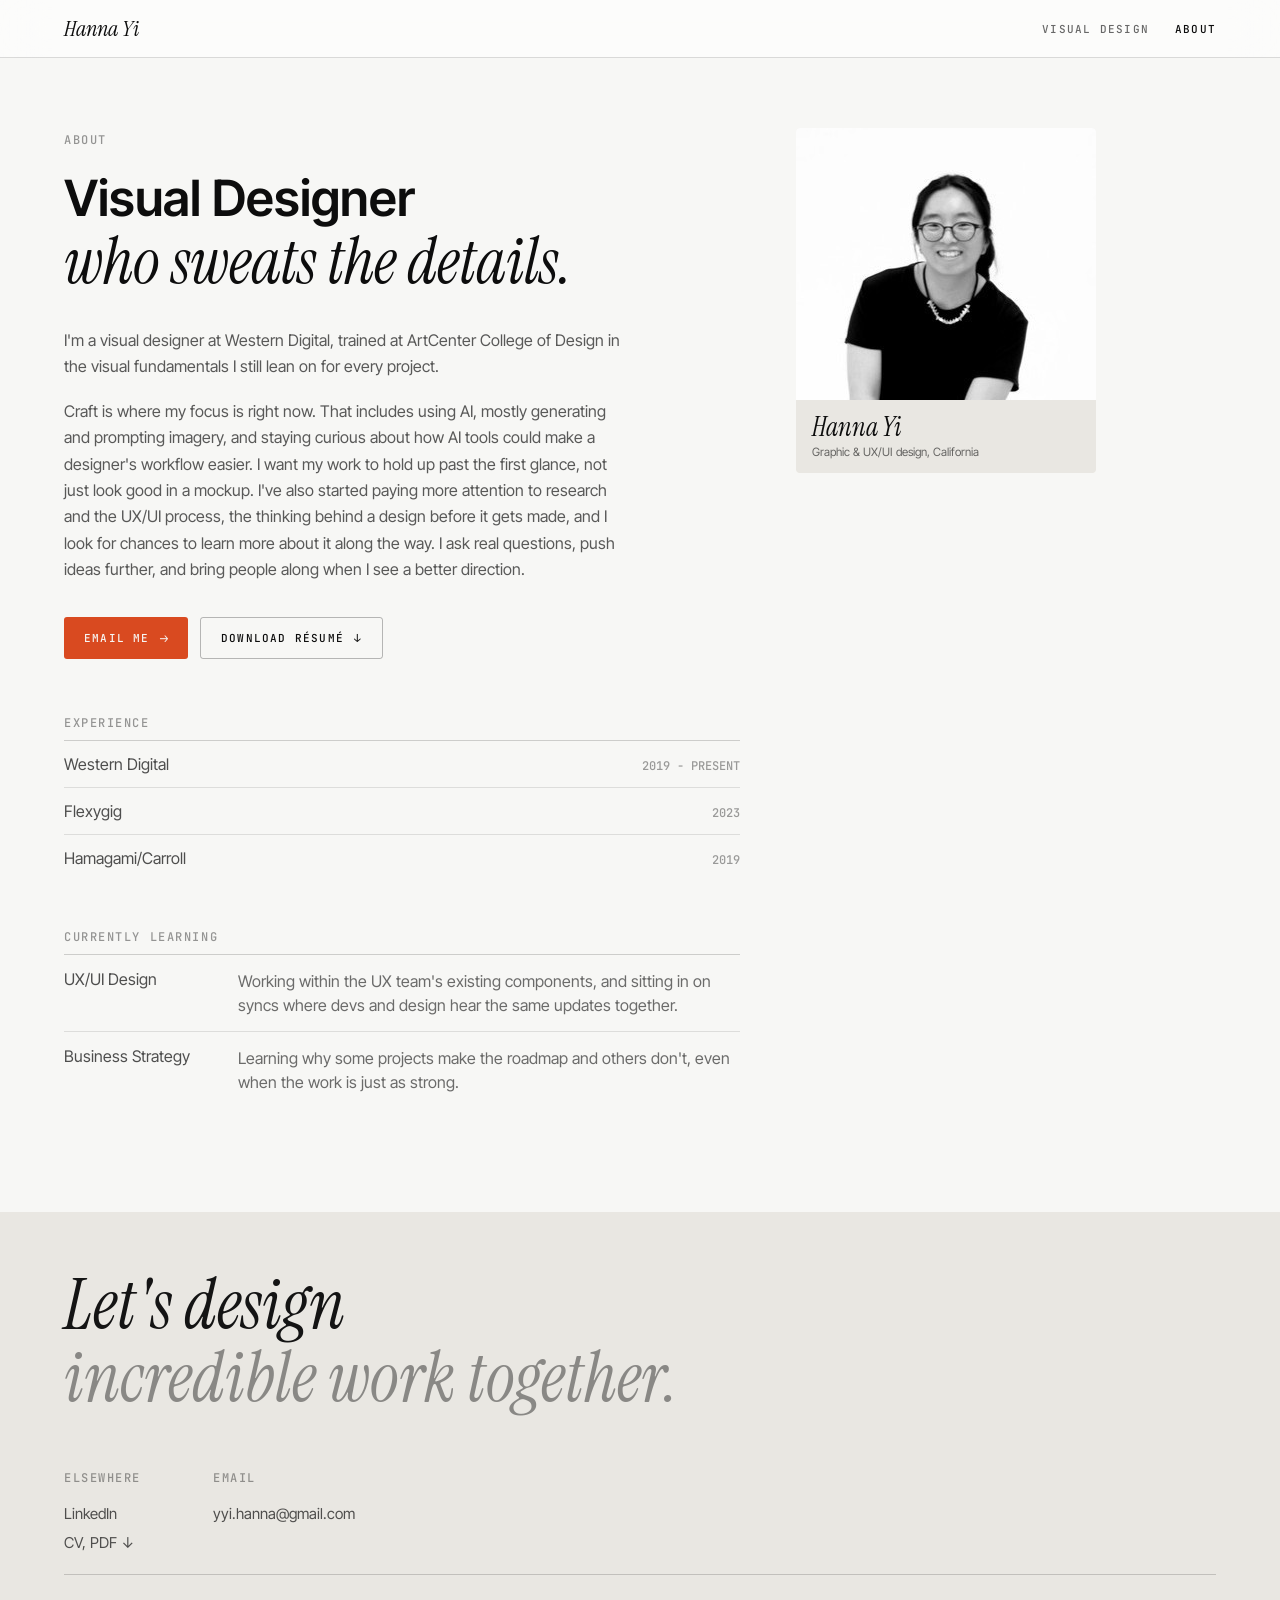
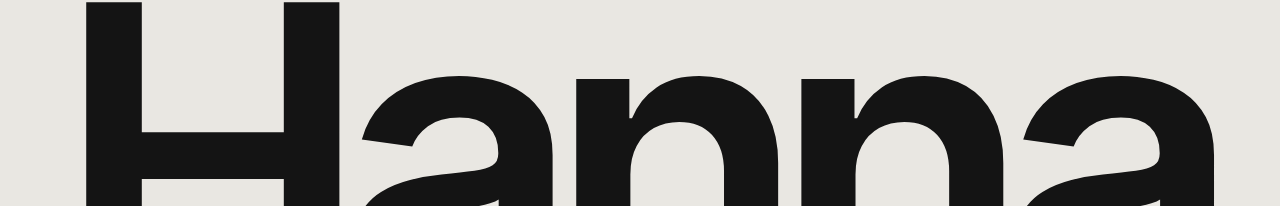
==== about.html @ 53126b2f "commit" ====
<!DOCTYPE html>
<html lang="en"><head>
<meta charset="utf-8">
<meta name="viewport" content="width=device-width, initial-scale=1">
<title>About — Hanna Yi</title>
<meta name="description" content="Portfolio of Hanna Yi — identity, editorial and product design.">

<link rel="stylesheet" href="assets/css/styles.css">
<script>(function(){try{var d=document.documentElement,t=localStorage.getItem('hy-theme');if(t&&t!=='system')d.dataset.theme=t;var a=localStorage.getItem('hy-acc'),o=localStorage.getItem('hy-acc-on');if(a){d.style.setProperty('--acc',a);d.style.setProperty('--on-acc',o||'#0d0d0d');}}catch(e){}})();</script>
<script>try{if(!matchMedia('(prefers-reduced-motion: reduce)').matches)document.documentElement.classList.add('js-anim')}catch(e){}</script>
</head>
<body>
<main class="page" style="background:var(--ground);border-color:var(--edge)">
<div style="position:sticky;top:0;z-index:5;height:58px;background:var(--nav);backdrop-filter:blur(22px) saturate(170%);border-bottom:1px solid rgb(var(--ink-rgb) / .14);padding:0 0 0" data-nav=""><div style="max-width:1470px;margin:0 auto;display:flex;align-items:center;justify-content:space-between;padding:0 64px 0 64px;height:100%">
<a href="index.html" style="font-family:'Instrument Serif',serif;font-style:italic;font-size:22px;color:var(--ink);text-decoration:none">Hanna Yi</a>
<div style="display:flex;align-items:center;gap:26px;font:500 11px 'JetBrains Mono',monospace;letter-spacing:.11em;text-transform:uppercase">
<a href="index.html" style="color:rgb(var(--ink-rgb) / .62);text-decoration:none">Visual Design</a><a href="ux-design.html" style="display:none;color:rgb(var(--ink-rgb) / .62);text-decoration:none">UX Design</a><a href="about.html" style="color:var(--ink);text-decoration:none" aria-current="page">About</a></div>
</div></div>
<div style="padding:70px 0 0"><div style="max-width:1470px;margin:0 auto;display:grid;grid-template-columns:minmax(0,1fr) 420px;gap:56px;align-items:start;padding:0 64px 0 64px">
<div>
<span style="font:500 12px 'JetBrains Mono',monospace;letter-spacing:.13em;text-transform:uppercase;color:rgb(var(--ink-rgb) / .42)">About</span>
<h2 style="margin:14px 0 0;max-width:20ch;font-family:'Instrument Serif',serif;font-style:italic;font-weight:400;font-size:64px;line-height:1.04;color:var(--ink)"><span style="font-family:'Inter Tight',sans-serif;font-style:normal;font-weight:600;font-size:.78em;letter-spacing:0em">Visual Designer</span><br>who sweats the details.</h2>
<div style="display:flex;flex-direction:column;gap:18px;margin-top:32px;max-width:62ch">
<p style="margin:0;font:400 16px/1.65 'Inter Tight',sans-serif;color:rgb(var(--ink-rgb) / .68);text-wrap:pretty">I'm a visual designer at Western Digital, trained at ArtCenter College of Design in the visual fundamentals I still lean on for every project.</p>
<p style="margin:0;font:400 16px/1.65 'Inter Tight',sans-serif;color:rgb(var(--ink-rgb) / .68);text-wrap:pretty">Craft is where my focus is right now. That includes using AI, mostly generating and prompting imagery, and staying curious about how AI tools could make a designer's workflow easier. I want my work to hold up past the first glance, not just look good in a mockup. I've also started paying more attention to research and the UX/UI process, the thinking behind a design before it gets made, and I look for chances to learn more about it along the way. I ask real questions, push ideas further, and bring people along when I see a better direction.</p>
</div>
<div style="display:flex;flex-wrap:wrap;gap:12px;margin-top:34px">
<a href="mailto:yyi.hanna@gmail.com" target="_blank" rel="noopener" data-btn="fill" style="display:inline-flex;align-items:center;gap:10px;padding:13px 20px;border-radius:3px;background:var(--acc);color:var(--on-acc);font:500 11px 'JetBrains Mono',monospace;letter-spacing:.11em;text-transform:uppercase;text-decoration:none">Email me<span style="display:inline-block;transform:rotate(-90deg)">↓</span></a>
<a href="assets/hanna-yi-resume-2026.pdf" download="" data-btn="line" style="display:inline-flex;align-items:center;gap:10px;padding:13px 20px;border-radius:3px;border:1px solid rgb(var(--ink-rgb) / .28);color:var(--ink);font:500 11px 'JetBrains Mono',monospace;letter-spacing:.11em;text-transform:uppercase;text-decoration:none">Download résumé<span>↓</span></a>
</div>
<div style="margin-top:52px">
<div style="padding-bottom:9px;border-bottom:1px solid rgb(var(--ink-rgb) / .18)"><span style="font:500 12px 'JetBrains Mono',monospace;letter-spacing:.13em;text-transform:uppercase;color:rgb(var(--ink-rgb) / .42)">Experience</span></div>
<div style="display:flex;justify-content:space-between;align-items:baseline;padding:13px 0;border-bottom:1px solid rgb(var(--ink-rgb) / .11)"><span style="font:400 16px 'Inter Tight',sans-serif;color:rgb(var(--ink-rgb) / .72)">Western Digital</span><span style="font:500 12px 'JetBrains Mono',monospace;color:rgb(var(--ink-rgb) / .4)">2019 - PRESENT</span></div><div style="display:flex;justify-content:space-between;align-items:baseline;padding:13px 0;border-bottom:1px solid rgb(var(--ink-rgb) / .11)"><span style="font:400 16px 'Inter Tight',sans-serif;color:rgb(var(--ink-rgb) / .72)">Flexygig</span><span style="font:500 12px 'JetBrains Mono',monospace;color:rgb(var(--ink-rgb) / .4)">2023</span></div><div style="display:flex;justify-content:space-between;align-items:baseline;padding:13px 0"><span style="font:400 16px 'Inter Tight',sans-serif;color:rgb(var(--ink-rgb) / .72)">Hamagami/Carroll</span><span style="font:500 12px 'JetBrains Mono',monospace;color:rgb(var(--ink-rgb) / .4)">2019</span></div>
<div style="margin-top:44px">
<div style="padding-bottom:9px;border-bottom:1px solid rgb(var(--ink-rgb) / .18)"><span style="font:500 12px 'JetBrains Mono',monospace;letter-spacing:.13em;text-transform:uppercase;color:rgb(var(--ink-rgb) / .42)">Currently learning</span></div>
<div style="display:grid;grid-template-columns:150px minmax(0,1fr);gap:24px;padding:14px 0;border-bottom:1px solid rgb(var(--ink-rgb) / .11)"><span style="font:400 16px 'Inter Tight',sans-serif;color:rgb(var(--ink-rgb) / .72)">UX/UI Design</span><span style="font:400 16px/1.5 'Inter Tight',sans-serif;color:rgb(var(--ink-rgb) / .6)">Working within the UX team's existing components, and sitting in on syncs where devs and design hear the same updates together.</span></div><div style="display:grid;grid-template-columns:150px minmax(0,1fr);gap:24px;padding:14px 0"><span style="font:400 16px 'Inter Tight',sans-serif;color:rgb(var(--ink-rgb) / .72)">Business Strategy</span><span style="font:400 16px/1.5 'Inter Tight',sans-serif;color:rgb(var(--ink-rgb) / .6)">Learning why some projects make the roadmap and others don't, even when the work is just as strong.</span></div>
</div>
</div>
</div>
<div>
<div style="border-radius:4px;overflow:hidden;width:300px;max-width:100%">
<div data-static="" style="height:272px;background:url('./assets/img/portrait.jpg') center / cover no-repeat;border-radius:4px 4px 0 0"></div>
<div style="background:#e9e7e2;padding:14px 16px;display:flex;align-items:flex-end;justify-content:space-between">
<div>
<div style="font-family:'Instrument Serif',serif;font-style:italic;font-size:26px;line-height:1;color:#0d0d0d">Hanna Yi</div>
<div style="font:400 11.5px 'Inter Tight',sans-serif;color:rgba(13,13,13,.6);margin-top:5px">Graphic &amp; UX/UI design, California</div>
</div>

</div>
</div>
</div>
</div></div>
</div></div>
<footer style="margin:104px 0 0;padding:56px 0 0;overflow:hidden;background:var(--foot);--ink:var(--foot-ink);--ink-rgb:var(--foot-ink-rgb);--acc:var(--foot-ink);color:var(--foot-ink)">
<div style="max-width:1470px;margin:0 auto;padding:0 64px 0 64px">
<div style="font-family:'Instrument Serif',serif;font-style:italic;font-weight:400;font-size:clamp(40px,5.4vw,76px);line-height:1.06;color:var(--ink);max-width:22ch">Let's design<br><span style="color:rgb(var(--ink-rgb) / .45)">incredible work together.</span></div>
<div style="margin-top:56px;display:grid;grid-template-columns:auto auto;justify-content:start;gap:72px;align-items:start">
<div>
<div style="font:500 12px 'JetBrains Mono',monospace;letter-spacing:.13em;text-transform:uppercase;color:rgb(var(--ink-rgb) / .42)">Elsewhere</div>
<div style="margin-top:14px;display:flex;flex-direction:column">
<a href="https://www.linkedin.com/in/hyi-design" target="_blank" rel="noopener" style="font:400 15px/1.9 'Inter Tight',sans-serif;color:rgb(var(--ink-rgb) / .72);text-decoration:none">LinkedIn</a>
<a href="assets/hanna-yi-resume-2026.pdf" download="" style="font:400 15px/1.9 'Inter Tight',sans-serif;color:rgb(var(--ink-rgb) / .72);text-decoration:none">CV, PDF ↓</a>
</div>
</div>
<div>
<div style="font:500 12px 'JetBrains Mono',monospace;letter-spacing:.13em;text-transform:uppercase;color:rgb(var(--ink-rgb) / .42)">Email</div>
<div style="margin-top:14px"><a href="mailto:yyi.hanna@gmail.com" target="_blank" rel="noopener" style="font:400 15px/1.9 'Inter Tight',sans-serif;color:rgb(var(--ink-rgb) / .72);text-decoration:none;overflow-wrap:anywhere">yyi.hanna@gmail.com</a></div>
</div>
</div>
<div style="margin-top:17px;border-top:1px solid rgb(var(--ink-rgb) / .18)"></div>
</div>
<div style="max-width:1470px;margin:0 auto;padding:0 64px 0 64px">
<div style="overflow:hidden;height:.485em;margin:26px 0 0;font-size:calc((min(100vw,1470px) - 128px) / 2.733)"><div style="font:600 1em/.74 'Inter Tight',sans-serif;letter-spacing:-.04em;color:var(--ink);white-space:nowrap;text-align:center">Hanna</div></div>
</div>
</footer>
</main>
<script src="assets/js/site.js"></script>


</body></html>
---- assets/css/styles.css ----
@font-face{font-family:'Instrument Serif';font-style:italic;font-weight:400;font-display:swap;src:url('../fonts/InstrumentSerif-Italic.ttf') format('truetype')}
@font-face{font-family:'Instrument Serif';font-style:normal;font-weight:400;font-display:swap;src:url('../fonts/InstrumentSerif-Regular.ttf') format('truetype')}
@font-face{font-family:'Inter Tight';font-style:normal;font-weight:400;font-display:swap;src:url('../fonts/InterTight-Regular.ttf') format('truetype')}
@font-face{font-family:'Inter Tight';font-style:normal;font-weight:500;font-display:swap;src:url('../fonts/InterTight-Medium.ttf') format('truetype')}
@font-face{font-family:'Inter Tight';font-style:normal;font-weight:600;font-display:swap;src:url('../fonts/InterTight-SemiBold.ttf') format('truetype')}
@font-face{font-family:'JetBrains Mono';font-style:normal;font-weight:400;font-display:swap;src:url('../fonts/JetBrainsMono-Regular.ttf') format('truetype')}
@font-face{font-family:'JetBrains Mono';font-style:normal;font-weight:500;font-display:swap;src:url('../fonts/JetBrainsMono-Medium.ttf') format('truetype')}

:root{
  color-scheme:dark light;
  --ink:#f7f7f5; --ink-rgb:247 247 245;
  --ground:#0d0d0d;
  --edge:rgba(255,255,255,.1);
  --acc:#ff5c39; --on-acc:#0d0d0d;
  --nav:rgba(20,20,20,.42); --nav-solid:rgba(13,13,13,.78);
  --surf:#161616; --plate:#1e1e1e; --plate-2:#242424; --plate-3:#2a2724;
  --foot:#1e1e1e; --foot-ink:#f4f4f4; --foot-ink-rgb:244 244 244;
}
:root[data-theme="dark"]{
  color-scheme:dark;
  --ink:#f7f7f5; --ink-rgb:247 247 245;
  --ground:#0d0d0d;
  --edge:rgba(255,255,255,.1);
  --acc:#ff5c39; --on-acc:#0d0d0d;
  --nav:rgba(20,20,20,.42); --nav-solid:rgba(13,13,13,.78);
  --surf:#161616; --plate:#1e1e1e; --plate-2:#242424; --plate-3:#2a2724;
  --foot:#1e1e1e; --foot-ink:#f4f4f4; --foot-ink-rgb:244 244 244;
}
:root[data-theme="light"]{
  color-scheme:light;
  --ink:#0d0d0d; --ink-rgb:13 13 13;
  --ground:#f7f7f5;
  --edge:rgba(0,0,0,.09);
  --acc:#d94a20; --on-acc:#f7f7f5;
  --nav:rgba(255,255,255,.6); --nav-solid:rgba(247,247,245,.86);
  --surf:#efede8; --plate:#e4e1da; --plate-2:#dcd8d0; --plate-3:#ded9d0;
  --foot:#e9e7e2; --foot-ink:#141414; --foot-ink-rgb:20 20 20;
}
@media (prefers-color-scheme:light){
  :root:not([data-theme]){
    --ink:#0d0d0d; --ink-rgb:13 13 13;
    --ground:#f7f7f5;
    --edge:rgba(0,0,0,.09);
    --acc:#d94a20; --on-acc:#f7f7f5;
    --nav:rgba(255,255,255,.6); --nav-solid:rgba(247,247,245,.86);
    --surf:#efede8; --plate:#e4e1da; --plate-2:#dcd8d0; --plate-3:#ded9d0;
    --foot:#e9e7e2; --foot-ink:#141414; --foot-ink-rgb:20 20 20;
  }
}
*{box-sizing:border-box}
html{scroll-behavior:smooth}
body{margin:0;background:var(--ground);color:var(--ink);font-family:'Inter Tight',system-ui,sans-serif;-webkit-font-smoothing:antialiased}
a{color:inherit;text-decoration:none}
a:hover{color:var(--acc)}
img{display:block;max-width:100%}
::selection{background:var(--acc);color:var(--on-acc)}
a{transition:color .18s ease}
[data-tile]{display:block}
[data-tile] > div:nth-child(2){position:relative;z-index:1}
[data-caption]{opacity:.78;transition:opacity .28s ease,transform .28s cubic-bezier(.22,.61,.36,1)}
[data-rule-line]{display:block;position:absolute;left:0;right:0;height:1px;background:rgb(var(--ink-rgb) / .18);transform:scaleX(1);transform-origin:left center;transition:transform .4s cubic-bezier(.22,.61,.36,1)}
[data-rule-host]:not([data-in]) [data-rule-line]{transform:scaleX(0)}
html.js-anim figure:not([data-in]),
html.js-anim [style*="url("]:not([data-in]):not([data-op-img]):not([data-plate]):not([data-static]):not(figure *):not([data-op-stage] *):not([data-tile-item] *){opacity:0;transform:translateY(18px);will-change:opacity,transform}
[data-reveal]{opacity:0;transform:translateY(18px);transition:opacity .65s ease,transform .65s cubic-bezier(.22,.61,.36,1)}
[data-reveal][data-in]{opacity:1;transform:none;will-change:auto}
[data-arrow]{display:inline-block;font-style:normal;transition:transform .25s cubic-bezier(.22,.61,.36,1)}

/* hover motion: transform + opacity only, pointer devices only */
@media (hover:hover) and (pointer:fine){
  [data-tile-item]{transition:transform .28s cubic-bezier(.22,.61,.36,1)}
  [data-tile-item]:hover{transform:translateY(-6px);will-change:transform}
  [data-tile-item]:hover [data-caption]{opacity:1}
  [data-tile-item]:hover [data-caption]:not([data-caption-inner]){transform:translateY(-2px)}
  a:hover [data-arrow="back"]{transform:translateX(-4px)}
  a:hover [data-arrow="fwd"]{transform:translateX(4px)}
  a:hover [data-arrow="down"]{transform:translateY(3px)}
  [data-idx-card]{transition:transform .28s cubic-bezier(.22,.61,.36,1),border-color .28s ease-out}
  [data-idx-card]:hover{transform:translateY(-4px);background:#272727;border-color:#66625D}
  [data-idx-card]:hover [data-idx-arrow]{transform:translate(3px,3px)}
}
[data-idx-card]:focus-visible{outline:2px solid var(--acc);outline-offset:3px}
[data-idx-arrow]{transition:transform .25s cubic-bezier(.22,.61,.36,1)}
[data-tile-item]:focus-visible,[data-tile] :focus-visible{outline:2px solid var(--acc);outline-offset:3px}
[data-tile-item]:focus-within{transform:translateY(-6px)}
@media (prefers-reduced-motion:reduce){html{scroll-behavior:auto}*{transition:none!important;animation:none!important}}
@media print{[data-nav]{position:static}}

/* image eyebrows: gradient scrim, hover only */
[data-plate]{position:relative;overflow:hidden}
[data-plate-label]{position:absolute;left:0;right:0;bottom:0;padding:34px 16px 13px;font:500 12px 'JetBrains Mono',monospace;letter-spacing:.1em;color:#f7f7f5;background:linear-gradient(to top,rgba(0,0,0,.76),rgba(0,0,0,0));opacity:0;transition:opacity .28s ease-out}
@media (hover:hover) and (pointer:fine){[data-plate]:hover [data-plate-label]{opacity:1}}
@media (hover:none){[data-plate-label]{opacity:1}}
a:focus-visible [data-plate-label],[data-plate]:focus-within [data-plate-label]{opacity:1}

/* homepage cards: title bar on hover */
[data-card]{position:relative}
[data-card] [data-plate]{transition:transform .55s cubic-bezier(.22,.61,.36,1)}
[data-card][data-card] [data-card-bar]{position:absolute;left:0;right:0;bottom:0;z-index:2;opacity:0;transform:translateY(100%);transition:opacity .38s cubic-bezier(.22,.61,.36,1),transform .38s cubic-bezier(.22,.61,.36,1);will-change:transform,opacity}
@media (hover:hover) and (pointer:fine){
  [data-card][data-card]:hover [data-card-bar]{opacity:1;transform:translateY(0)}
  [data-card]:hover [data-plate]{transform:scale(1.015)}
  [data-card] [data-plate-label]{transition:opacity .38s cubic-bezier(.22,.61,.36,1),transform .38s cubic-bezier(.22,.61,.36,1)}
  [data-card]:hover [data-plate-label]{opacity:1;transform:translateY(-51px)}
}
@media (hover:none){[data-card][data-card] [data-card-bar]{opacity:1;transform:none}}
[data-card]:focus-visible [data-card-bar]{opacity:1}


/* mobile */
@media (max-width:860px){
  [style*="padding:0 64px"],[data-gutter]{padding-left:22px!important;padding-right:22px!important}

  /* stack every multi-column grid except the small label/value tables */
  [style*="grid-template-columns"]:not([style*="78px"]):not([style*="96px"]):not([style*="150px"]),
  [data-stack]{grid-template-columns:minmax(0,1fr)!important}
  footer [data-stack]{grid-template-columns:auto auto!important}
  [data-gap="48"],[data-gap="44"],[data-gap="54"],[data-gap="72"]{gap:28px!important}

  /* display type */
  [data-headline]{font-size:34px!important;line-height:1.08!important;letter-spacing:-.01em!important;width:auto!important}
  h1{font-size:32px!important;line-height:1.08!important;max-width:none!important}
  h2{font-size:28px!important;line-height:1.1!important;max-width:none!important}
  [style*="font-size:52px"]{font-size:26px!important}
  [style*="font-size:clamp(40px,5.4vw,76px)"]{font-size:32px!important;max-width:none!important}

  /* nav */
  [data-nav] [style*="gap:26px"]{gap:14px!important;font-size:10px!important}
  [data-nav] [style*="font-size:22px"]{font-size:19px!important}

  /* card bars */
  [data-card-bar] [style*="font-size:22px"]{font-size:16px!important}
  [data-card-bar]{padding:9px 11px!important}
  [data-card-bar] [style*="font:500 12px"]{font-size:10px!important}
  [data-plate-label]{padding:26px 12px 11px!important;font-size:10px!important}
  [data-card]:hover [data-plate-label]{transform:translateY(-42px)!important}

  /* page titles set as h2 keep h1-level presence */
  h2[style*="font-size:72px"]{font-size:32px!important}
  /* fixed-height label blocks collapse to their content */
  [style*="height:112px"]{height:auto!important;margin-bottom:12px!important}

  /* project pages: intro copy sits closer to the title */
  [data-title-grid]{gap:14px!important}

  /* homepage cards: one consistent portrait-ish crop on phones */
  [data-card] [data-plate]{aspect-ratio:4/3!important}

  /* full-width figures keep their proportion */
  [style*="height:520px"]{height:auto!important;aspect-ratio:2088/1120!important}
  [style*="height:416px"],[style*="height:362px"],[style*="height:272px"]{height:auto!important;aspect-ratio:1/1!important}
  [style*="width:400px"],[style*="width:300px"]{width:100%!important}

  /* other projects: preview above the list */
  [data-other-projects]{padding:80px 0!important}
  [data-other-projects] [style*="gap:72px"]{flex-direction:column!important;align-items:stretch!important;gap:26px!important}
  [data-op-stage]{flex:0 0 auto!important;width:100%!important}
  [data-op-row]{font-size:12px!important}

  /* footer */
  footer [style*="grid-template-columns:auto auto"]{grid-template-columns:auto auto!important;gap:34px!important}
  footer [style*="2.733"]{font-size:calc((100vw - 44px) / 2.733)!important}

  /* vertical rhythm */
  [style*="padding:150px 0"]{padding-top:80px!important;padding-bottom:80px!important}
  [style*="padding:76px 0 0"],[style*="padding:70px 0 0"]{padding-top:44px!important}
  [style*="padding:62px 0 0"]{padding-top:34px!important}
  [style*="padding:60px 0 0"],[style*="padding:32px 0 0"]{padding-top:22px!important}
  [style*="margin:104px 0 0"]{margin-top:64px!important}
  [style*="margin:76px 0 0"]{margin-top:48px!important}
  [style*="margin-top:68px"]{margin-top:34px!important}
  [style*="margin-top:52px"]{margin-top:36px!important}
}

@media (max-width:480px){
  [data-headline]{font-size:29px!important}
  h1{font-size:27px!important}
  h2{font-size:25px!important}
  h2[style*="font-size:72px"]{font-size:29px!important}
  [data-op-row]{font-size:11px!important;gap:12px!important}
}
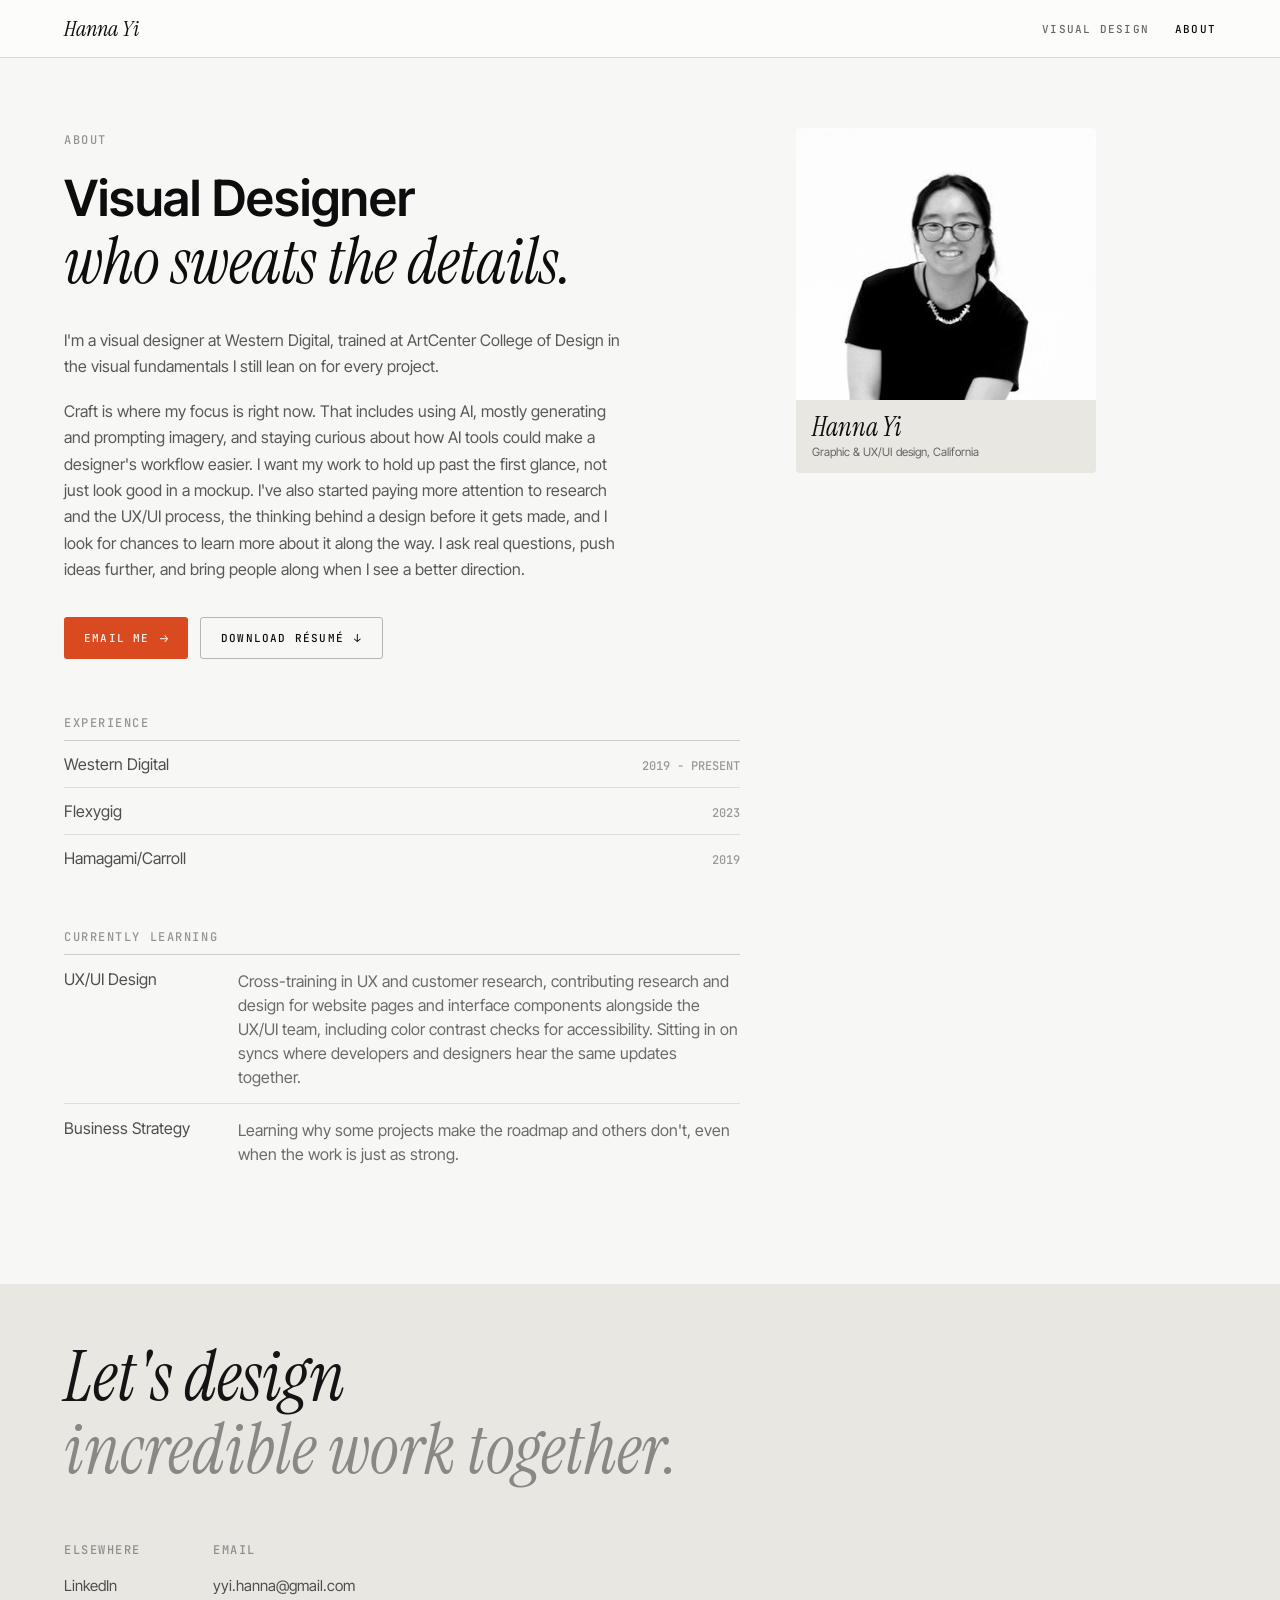
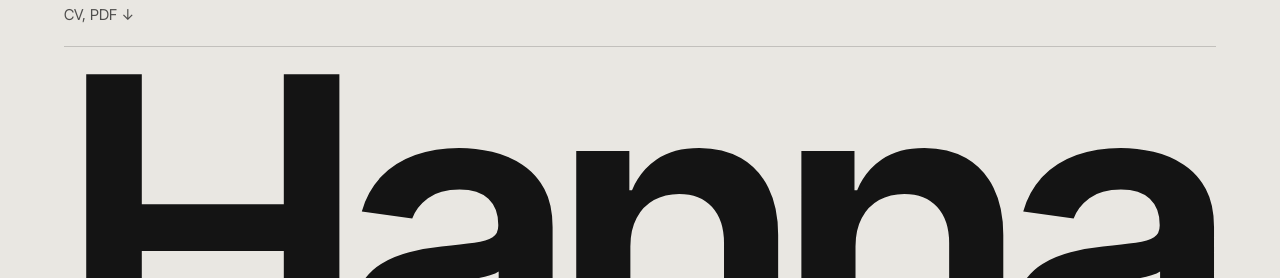
==== commit 3058b3da: "commit" ====
--- a/about.html
+++ b/about.html
@@ -33,7 +33,7 @@
 <div style="display:flex;justify-content:space-between;align-items:baseline;padding:13px 0;border-bottom:1px solid rgb(var(--ink-rgb) / .11)"><span style="font:400 16px 'Inter Tight',sans-serif;color:rgb(var(--ink-rgb) / .72)">Western Digital</span><span style="font:500 12px 'JetBrains Mono',monospace;color:rgb(var(--ink-rgb) / .4)">2019 - PRESENT</span></div><div style="display:flex;justify-content:space-between;align-items:baseline;padding:13px 0;border-bottom:1px solid rgb(var(--ink-rgb) / .11)"><span style="font:400 16px 'Inter Tight',sans-serif;color:rgb(var(--ink-rgb) / .72)">Flexygig</span><span style="font:500 12px 'JetBrains Mono',monospace;color:rgb(var(--ink-rgb) / .4)">2023</span></div><div style="display:flex;justify-content:space-between;align-items:baseline;padding:13px 0"><span style="font:400 16px 'Inter Tight',sans-serif;color:rgb(var(--ink-rgb) / .72)">Hamagami/Carroll</span><span style="font:500 12px 'JetBrains Mono',monospace;color:rgb(var(--ink-rgb) / .4)">2019</span></div>
 <div style="margin-top:44px">
 <div style="padding-bottom:9px;border-bottom:1px solid rgb(var(--ink-rgb) / .18)"><span style="font:500 12px 'JetBrains Mono',monospace;letter-spacing:.13em;text-transform:uppercase;color:rgb(var(--ink-rgb) / .42)">Currently learning</span></div>
-<div style="display:grid;grid-template-columns:150px minmax(0,1fr);gap:24px;padding:14px 0;border-bottom:1px solid rgb(var(--ink-rgb) / .11)"><span style="font:400 16px 'Inter Tight',sans-serif;color:rgb(var(--ink-rgb) / .72)">UX/UI Design</span><span style="font:400 16px/1.5 'Inter Tight',sans-serif;color:rgb(var(--ink-rgb) / .6)">Working within the UX team's existing components, and sitting in on syncs where devs and design hear the same updates together.</span></div><div style="display:grid;grid-template-columns:150px minmax(0,1fr);gap:24px;padding:14px 0"><span style="font:400 16px 'Inter Tight',sans-serif;color:rgb(var(--ink-rgb) / .72)">Business Strategy</span><span style="font:400 16px/1.5 'Inter Tight',sans-serif;color:rgb(var(--ink-rgb) / .6)">Learning why some projects make the roadmap and others don't, even when the work is just as strong.</span></div>
+<div style="display:grid;grid-template-columns:150px minmax(0,1fr);gap:24px;padding:14px 0;border-bottom:1px solid rgb(var(--ink-rgb) / .11)"><span style="font:400 16px 'Inter Tight',sans-serif;color:rgb(var(--ink-rgb) / .72)">UX/UI Design</span><span style="font:400 16px/1.5 'Inter Tight',sans-serif;color:rgb(var(--ink-rgb) / .6)">Cross-training in UX and customer research, contributing research and design for website pages and interface components alongside the UX/UI team, including color contrast checks for accessibility. Sitting in on syncs where developers and designers hear the same updates together.</span></div><div style="display:grid;grid-template-columns:150px minmax(0,1fr);gap:24px;padding:14px 0"><span style="font:400 16px 'Inter Tight',sans-serif;color:rgb(var(--ink-rgb) / .72)">Business Strategy</span><span style="font:400 16px/1.5 'Inter Tight',sans-serif;color:rgb(var(--ink-rgb) / .6)">Learning why some projects make the roadmap and others don't, even when the work is just as strong.</span></div>
 </div>
 </div>
 </div>
--- a/assets/css/styles.css
+++ b/assets/css/styles.css
@@ -116,6 +116,8 @@
   [data-stack]{grid-template-columns:minmax(0,1fr)!important}
   footer [data-stack]{grid-template-columns:auto auto!important}
   [data-gap="48"],[data-gap="44"],[data-gap="54"],[data-gap="72"]{gap:28px!important}
+  [data-cs-band]{gap:7px!important}
+  [data-cs-band] p{margin:0 0 20px!important}
 
   /* display type */
   [data-headline]{font-size:34px!important;line-height:1.08!important;letter-spacing:-.01em!important;width:auto!important}
